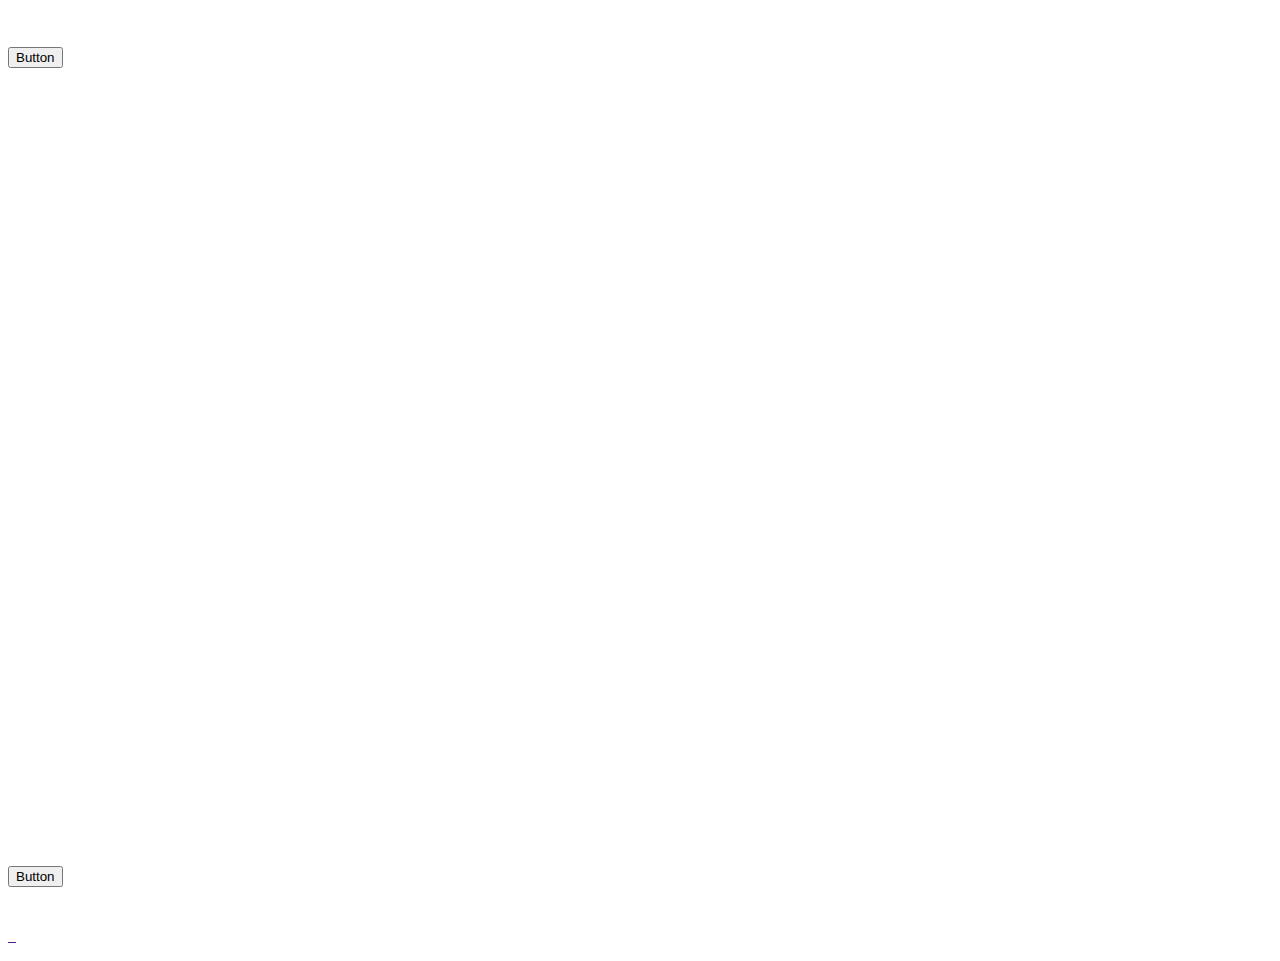
==== css_advanced/index.html @ 9257a7af "first commit" ====
<!DOCTYPE html>
<html lang="en">
  <head>
    <meta charset="UTF-8" />
    <meta name="viewport" content="width=device-width, initial-scale=1.0" />
    <title>Index</title>
  </head>
  <body>
    <header>
      <div>
        <a href="">
          <img src="" alt="" />
        </a>
      </div>
      <div>
        <a></a>
        <a></a>
        <a></a>
      </div>
    </header>
    <main>
      <section>
        <div>
          <h1></h1>
          <p></p>
          <button type="button">Button</button>
        </div>
        <div>
          <h2></h2>
          <div>
            <div>
              <img src="" alt="" />
              <h3></h3>
              <p></p>
            </div>
            <div>
              <img src="" alt="" />
              <h3></h3>
              <p></p>
            </div>
            <div>
              <img src="" alt="" />
              <h3></h3>
              <p></p>
            </div>
            <div>
              <img src="" alt="" />
              <h3></h3>
              <p></p>
            </div>
          </div>
        </div>
      </section>
      <section>
        <div>
          <img src="" alt="" />
          <div>
            <blockquote></blockquote>
            <p></p>
            <p></p>
          </div>
        </div>
      </section>
      <section>
        <h1></h1>
        <div>
          <div>
            <img src="" alt="" />
            <h2></h2>
            <p></p>
            <div>
              <img src="" alt="" />
              <h3></h3>
            </div>
            <div>
              <div>
                <img src="" alt="" />
                <img src="" alt="" />
                <img src="" alt="" />
                <img src="" alt="" />
                <img src="" alt="" />
              </div>
              <p></p>
            </div>
          </div>
          <div>
            <img src="" alt="" />
            <h2></h2>
            <p></p>
            <div>
              <img src="" alt="" />
              <h3></h3>
            </div>
            <div>
              <div>
                <img src="" alt="" />
                <img src="" alt="" />
                <img src="" alt="" />
                <img src="" alt="" />
                <img src="" alt="" />
              </div>
              <p></p>
            </div>
          </div>
          <div>
            <img src="" alt="" />
            <h2></h2>
            <p></p>
            <div>
              <img src="" alt="" />
              <h3></h3>
            </div>
            <div>
              <div>
                <img src="" alt="" />
                <img src="" alt="" />
                <img src="" alt="" />
                <img src="" alt="" />
                <img src="" alt="" />
              </div>
              <p></p>
            </div>
          </div>
          <div>
            <img src="" alt="" />
            <h2></h2>
            <p></p>
            <div>
              <img src="" alt="" />
              <h3></h3>
            </div>
            <div>
              <div>
                <img src="" alt="" />
                <img src="" alt="" />
                <img src="" alt="" />
                <img src="" alt="" />
                <img src="" alt="" />
              </div>
              <p></p>
            </div>
          </div>
        </div>
      </section>
      <section>
        <h1></h1>
        <div>
          <div>
            <img src="" alt="" />
            <h2></h2>
            <p></p>
          </div>
          <div>
            <img src="" alt="" />
            <h2></h2>
            <p></p>
          </div>
          <div>
            <img src="" alt="" />
            <h2></h2>
            <p></p>
          </div>
          <div>
            <img src="" alt="" />
            <h2></h2>
            <p></p>
          </div>
          <button type="button">Button</button>
        </div>
      </section>
      <section>
        <h1></h1>
        <div>
          <div>
            <div>
              <h2></h2>
              <p></p>
            </div>
            <div>
              <h2></h2>
              <p></p>
            </div>
          </div>
          <div>
            <div>
              <h2></h2>
              <p></p>
            </div>
            <div>
              <h2></h2>
              <p></p>
            </div>
          </div>
        </div>
      </section>
    </main>
    <footer>
      <div>
        <div>
          <img src="" alt="" />
          <div>
            <a href="">
              <img src="" alt="" />
            </a>
            <a href="">
              <img src="" alt="" />
            </a>
            <a href="">
              <img src="" alt="" />
            </a>
          </div>
        </div>
        <p></p>
      </div>
    </footer>
  </body>
</html>
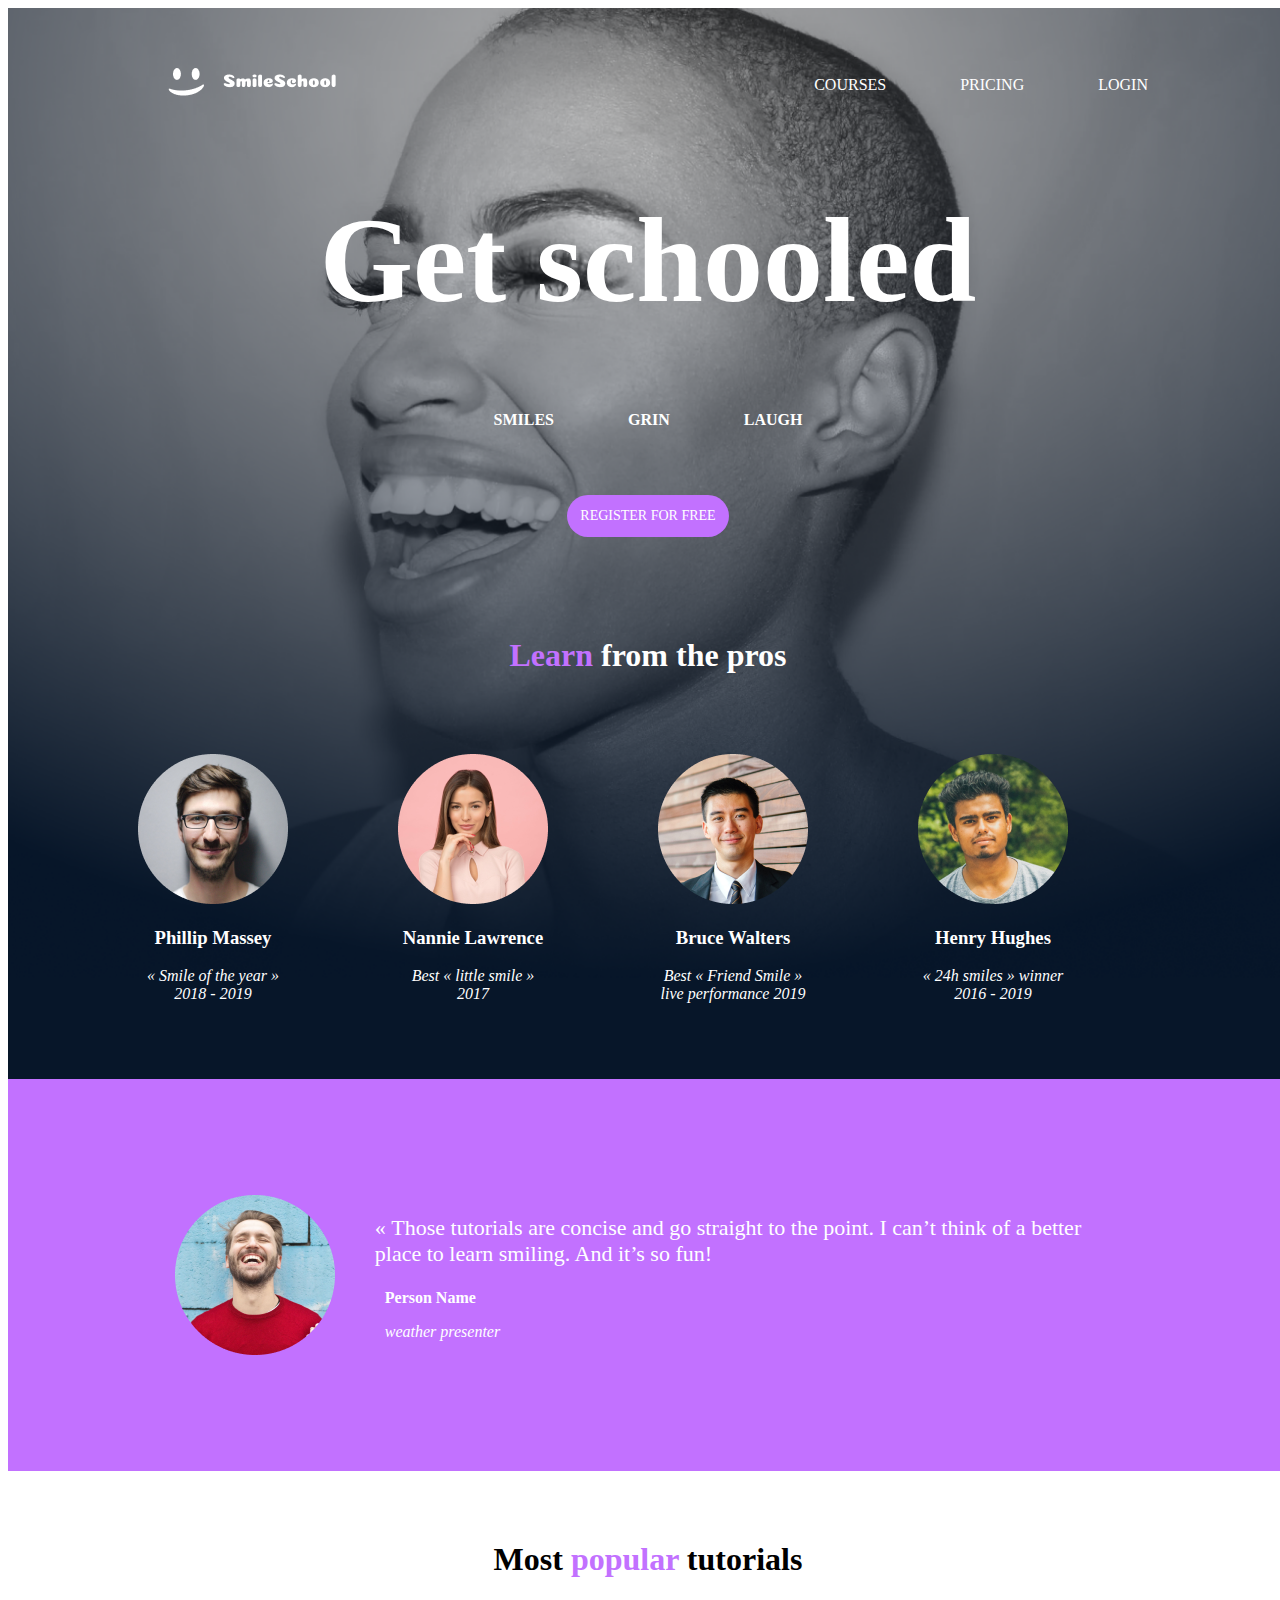
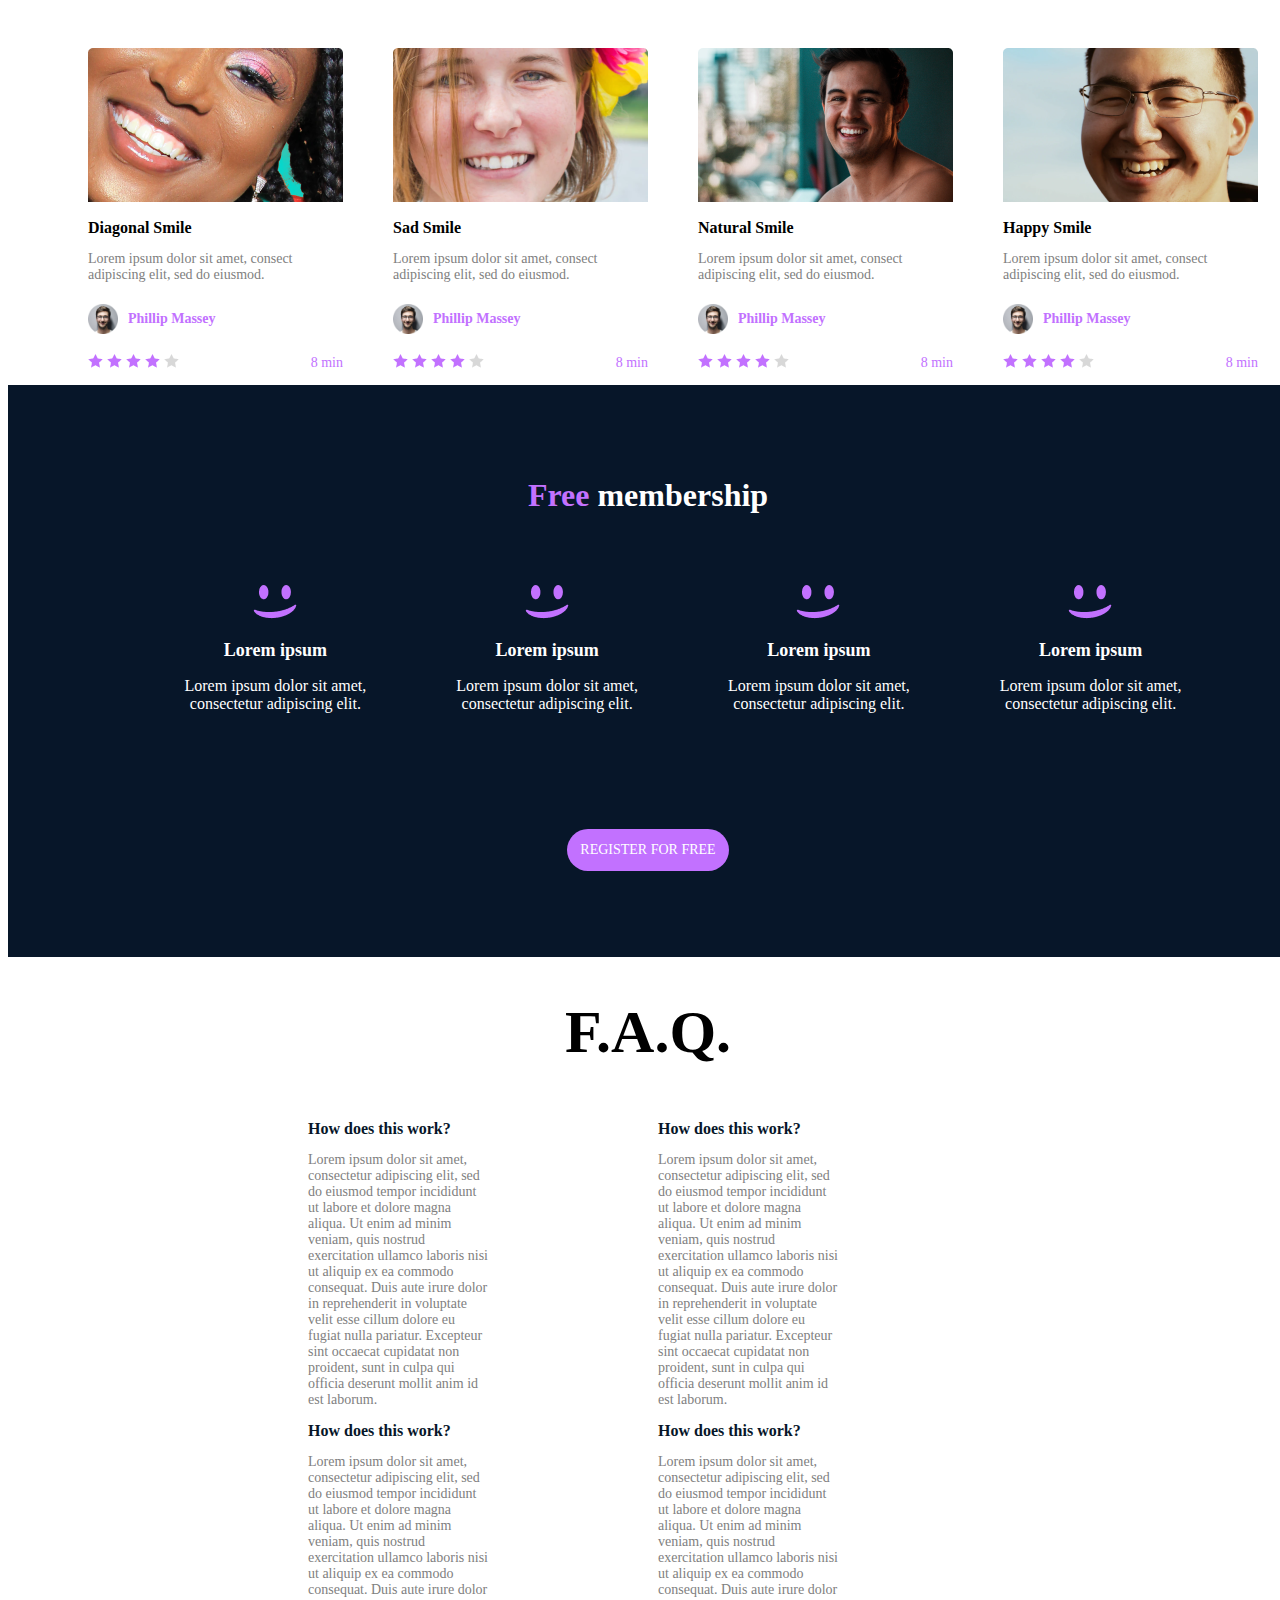
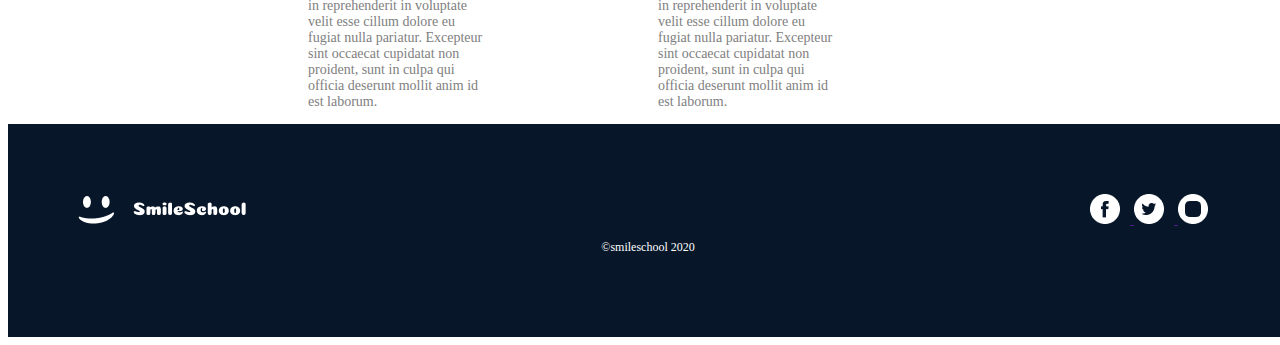
==== commit 7d23097e: "commit" ====
--- a/css_advanced/index.html
+++ b/css_advanced/index.html
@@ -3,214 +3,223 @@
   <head>
     <meta charset="UTF-8" />
     <meta name="viewport" content="width=device-width, initial-scale=1.0" />
+    <link rel="stylesheet" href="./styles.css" />
     <title>Index</title>
   </head>
   <body>
+    <div class="background-container">
     <header>
-      <div>
+      <div class="logo-header">
         <a href="">
-          <img src="" alt="" />
+          <img src="images/logo.png" alt="" />
         </a>
       </div>
-      <div>
-        <a></a>
-        <a></a>
-        <a></a>
+      <div class="nav-bar">
+        <a>COURSES</a>
+        <a>PRICING</a>
+        <a>LOGIN</a>
       </div>
     </header>
     <main>
-      <section>
-        <div>
-          <h1></h1>
-          <p></p>
-          <button type="button">Button</button>
-        </div>
-        <div>
-          <h2></h2>
-          <div>
-            <div>
-              <img src="" alt="" />
-              <h3></h3>
-              <p></p>
-            </div>
-            <div>
-              <img src="" alt="" />
-              <h3></h3>
-              <p></p>
-            </div>
-            <div>
-              <img src="" alt="" />
-              <h3></h3>
-              <p></p>
-            </div>
-            <div>
-              <img src="" alt="" />
-              <h3></h3>
-              <p></p>
-            </div>
-          </div>
-        </div>
-      </section>
-      <section>
-        <div>
-          <img src="" alt="" />
-          <div>
-            <blockquote></blockquote>
-            <p></p>
-            <p></p>
-          </div>
-        </div>
-      </section>
-      <section>
-        <h1></h1>
-        <div>
-          <div>
-            <img src="" alt="" />
-            <h2></h2>
-            <p></p>
-            <div>
-              <img src="" alt="" />
-              <h3></h3>
-            </div>
-            <div>
-              <div>
-                <img src="" alt="" />
-                <img src="" alt="" />
-                <img src="" alt="" />
-                <img src="" alt="" />
-                <img src="" alt="" />
-              </div>
-              <p></p>
-            </div>
-          </div>
-          <div>
-            <img src="" alt="" />
-            <h2></h2>
-            <p></p>
-            <div>
-              <img src="" alt="" />
-              <h3></h3>
-            </div>
-            <div>
-              <div>
-                <img src="" alt="" />
-                <img src="" alt="" />
-                <img src="" alt="" />
-                <img src="" alt="" />
-                <img src="" alt="" />
-              </div>
-              <p></p>
-            </div>
-          </div>
-          <div>
-            <img src="" alt="" />
-            <h2></h2>
-            <p></p>
-            <div>
-              <img src="" alt="" />
-              <h3></h3>
-            </div>
-            <div>
-              <div>
-                <img src="" alt="" />
-                <img src="" alt="" />
-                <img src="" alt="" />
-                <img src="" alt="" />
-                <img src="" alt="" />
-              </div>
-              <p></p>
-            </div>
-          </div>
-          <div>
-            <img src="" alt="" />
-            <h2></h2>
-            <p></p>
-            <div>
-              <img src="" alt="" />
-              <h3></h3>
-            </div>
-            <div>
-              <div>
-                <img src="" alt="" />
-                <img src="" alt="" />
-                <img src="" alt="" />
-                <img src="" alt="" />
-                <img src="" alt="" />
-              </div>
-              <p></p>
-            </div>
-          </div>
-        </div>
-      </section>
-      <section>
-        <h1></h1>
-        <div>
-          <div>
-            <img src="" alt="" />
-            <h2></h2>
-            <p></p>
-          </div>
-          <div>
-            <img src="" alt="" />
-            <h2></h2>
-            <p></p>
-          </div>
-          <div>
-            <img src="" alt="" />
-            <h2></h2>
-            <p></p>
-          </div>
-          <div>
-            <img src="" alt="" />
-            <h2></h2>
-            <p></p>
-          </div>
-          <button type="button">Button</button>
-        </div>
-      </section>
-      <section>
-        <h1></h1>
-        <div>
-          <div>
-            <div>
-              <h2></h2>
-              <p></p>
-            </div>
-            <div>
-              <h2></h2>
-              <p></p>
-            </div>
-          </div>
-          <div>
-            <div>
-              <h2></h2>
-              <p></p>
-            </div>
-            <div>
-              <h2></h2>
-              <p></p>
+      <section class="banner">
+        <div class="first-block">
+          <h1>Get schooled</h1>
+          <p>SMILES GRIN LAUGH</p>
+          <button type="button">REGISTER FOR FREE</button>
+        </div>
+        <div class="second-block">
+          <h2><span>Learn</span> from the pros</h2>
+          <div class="main-block">
+            <div class="image-block">
+              <img src="images/avatar.png" alt="" />
+              <h3>Phillip Massey</h3>
+              <p>« Smile of the year » <br>2018 - 2019</p>
+            </div>
+            <div class="image-block">
+              <img src="images/avatar (2).png" alt="" />
+              <h3>Nannie Lawrence</h3>
+              <p>Best « little smile » <br>2017</p>
+            </div>
+            <div class="image-block">
+              <img src="images/avatar (3).png" alt="" />
+              <h3>Bruce Walters</h3>
+              <p>Best « Friend Smile » <br>live performance 2019</p>
+            </div>
+            <div class="image-block">
+              <img src="images/avatar (4).png" alt="" />
+              <h3>Henry Hughes</h3>
+              <p>« 24h smiles » winner <br>2016 - 2019</p>
+            </div>
+          </div>
+        </div>
+      </section>
+    </div>
+      <section class="quote">
+        <div class="quote-content">
+          <img src="images/avatar (5).png" alt="" />
+          <div class="quote-block">
+            <blockquote>« Those tutorials are concise and go straight to the point. I can’t think of a better <br>place to learn smiling. And it’s so fun!</blockquote>
+            <p class="name">Person Name</p>
+            <p class="title">weather presenter</p>
+          </div>
+        </div>
+      </section>
+      <section class="video-list">
+        <h1>Most <span>popular</span> tutorials</h1>
+        <div class="videos-block">
+          <div class="video-block">
+            <img src="images/preview.png" alt="" />
+            <h2>Diagonal Smile</h2>
+            <p>Lorem ipsum dolor sit amet, consect<br> adipiscing elit, sed do eiusmod.</p>
+            <div class="comment-block">
+              <img src="images/avatar.png" alt="" />
+              <h3>Phillip Massey</h3>
+            </div>
+            <div class="rating">
+              <div class="stars">
+                <img src="images/Star_1.png" alt="" />
+                <img src="images/Star_1.png" alt="" />
+                <img src="images/Star_1.png" alt="" />
+                <img src="images/Star_1.png" alt="" />
+                <img src="images/Star_5.png" alt="" />
+              </div>
+              <p>8 min</p>
+            </div>
+          </div>
+          <div class="video-block">
+            <img src="images/preview (1).png" alt="" />
+            <h2>Sad Smile</h2>
+            <p>Lorem ipsum dolor sit amet, consect<br> adipiscing elit, sed do eiusmod.</p>
+            <div class="comment-block">
+              <img src="images/avatar.png" alt="" />
+              <h3>Phillip Massey</h3>
+            </div>
+            <div class="rating">
+              <div class="stars">
+                <img src="images/Star_1.png" alt="" />
+                <img src="images/Star_1.png" alt="" />
+                <img src="images/Star_1.png" alt="" />
+                <img src="images/Star_1.png" alt="" />
+                <img src="images/Star_5.png" alt="" />
+              </div>
+              <p>8 min</p>
+            </div>
+          </div>
+          <div class="video-block">
+            <img src="images/preview (2).png" alt="" />
+            <h2>Natural Smile</h2>
+            <p>Lorem ipsum dolor sit amet, consect<br> adipiscing elit, sed do eiusmod.</p>
+            <div class="comment-block">
+              <img src="images/avatar.png" alt="" />
+              <h3>Phillip Massey</h3>
+            </div>
+            <div class="rating">
+              <div class="stars">
+                <img src="images/Star_1.png" alt="" />
+                <img src="images/Star_1.png" alt="" />
+                <img src="images/Star_1.png" alt="" />
+                <img src="images/Star_1.png" alt="" />
+                <img src="images/Star_5.png" alt="" />
+              </div>
+              <p>8 min</p>
+            </div>
+          </div>
+          <div class="video-block">
+            <img src="images/preview (3).png" alt="" />
+            <h2>Happy Smile</h2>
+            <p>Lorem ipsum dolor sit amet, consect<br> adipiscing elit, sed do eiusmod.</p>
+            <div class="comment-block">
+              <img src="images/avatar.png" alt="" />
+              <h3>Phillip Massey</h3>
+            </div>
+            <div class="rating">
+              <div class="stars">
+                <img src="images/Star_1.png" alt="" />
+                <img src="images/Star_1.png" alt="" />
+                <img src="images/Star_1.png" alt="" />
+                <img src="images/Star_1.png" alt="" />
+                <img src="images/Star_5.png" alt="" />
+              </div>
+              <p>8 min</p>
+            </div>
+          </div>
+        </div>
+      </section>
+      <section class="free-membership">
+        <h1><span>Free</span> membership</h1>
+        <div class="memberships-block">
+        <div class="membership-container">
+          <div class="membership-block">
+            <img src="images/smile.png" alt="" />
+            <h2>Lorem ipsum</h2>
+            <p>Lorem ipsum dolor sit amet,<br> consectetur adipiscing elit.</p>
+          </div>
+          <div class="membership-block">
+            <img src="images/smile.png" alt="" />
+            <h2>Lorem ipsum</h2>
+            <p>Lorem ipsum dolor sit amet,<br> consectetur adipiscing elit.</p>
+          </div>
+          <div class="membership-block">
+            <img src="images/smile.png" alt="" />
+            <h2>Lorem ipsum</h2>
+            <p>Lorem ipsum dolor sit amet,<br> consectetur adipiscing elit.</p>
+          </div>
+          <div class="membership-block">
+            <img src="images/smile.png" alt="" />
+            <h2>Lorem ipsum</h2>
+            <p>Lorem ipsum dolor sit amet,<br> consectetur adipiscing elit.</p>
+          </div>
+        </div>
+          <div class="register-button">
+          <button type="button">REGISTER FOR FREE</button>
+        </div>
+        </div>
+      </section>
+      <section class="faq">
+        <h1>F.A.Q.</h1>
+        <div class="faq-container">
+          <div class="double-block">
+            <div class="faq-block">
+              <h2>How does this work?</h2>
+              <p>Lorem ipsum dolor sit amet, consectetur adipiscing elit, sed do eiusmod tempor incididunt ut labore et dolore magna aliqua. Ut enim ad minim veniam, quis nostrud exercitation ullamco laboris nisi ut aliquip ex ea commodo consequat. Duis aute irure dolor in reprehenderit in voluptate velit esse cillum dolore eu fugiat nulla pariatur. Excepteur sint occaecat cupidatat non proident, sunt in culpa qui officia deserunt mollit anim id est laborum.</p>
+            </div>
+            <div class="faq-block">
+                <h2>How does this work?</h2>
+                <p>Lorem ipsum dolor sit amet, consectetur adipiscing elit, sed do eiusmod tempor incididunt ut labore et dolore magna aliqua. Ut enim ad minim veniam, quis nostrud exercitation ullamco laboris nisi ut aliquip ex ea commodo consequat. Duis aute irure dolor in reprehenderit in voluptate velit esse cillum dolore eu fugiat nulla pariatur. Excepteur sint occaecat cupidatat non proident, sunt in culpa qui officia deserunt mollit anim id est laborum.</p>
+            </div>
+          </div>
+          <div class="double-block">
+            <div class="faq-block">
+                <h2>How does this work?</h2>
+                <p>Lorem ipsum dolor sit amet, consectetur adipiscing elit, sed do eiusmod tempor incididunt ut labore et dolore magna aliqua. Ut enim ad minim veniam, quis nostrud exercitation ullamco laboris nisi ut aliquip ex ea commodo consequat. Duis aute irure dolor in reprehenderit in voluptate velit esse cillum dolore eu fugiat nulla pariatur. Excepteur sint occaecat cupidatat non proident, sunt in culpa qui officia deserunt mollit anim id est laborum.</p>
+            </div>
+            <div class="faq-block">
+                <h2>How does this work?</h2>
+                <p>Lorem ipsum dolor sit amet, consectetur adipiscing elit, sed do eiusmod tempor incididunt ut labore et dolore magna aliqua. Ut enim ad minim veniam, quis nostrud exercitation ullamco laboris nisi ut aliquip ex ea commodo consequat. Duis aute irure dolor in reprehenderit in voluptate velit esse cillum dolore eu fugiat nulla pariatur. Excepteur sint occaecat cupidatat non proident, sunt in culpa qui officia deserunt mollit anim id est laborum.</p>
             </div>
           </div>
         </div>
       </section>
     </main>
     <footer>
-      <div>
-        <div>
-          <img src="" alt="" />
-          <div>
+      <div class="footer">
+        <div class="footer-first-block">
+            <div class="logo-and-social">
+          <img src="images/logo.png" alt="" />
+          <div class="social">
             <a href="">
-              <img src="" alt="" />
+              <img src="images/Combined Shape.png" alt="" />
             </a>
             <a href="">
-              <img src="" alt="" />
+              <img src="images/Combined Shape (1).png" alt="" />
             </a>
             <a href="">
-              <img src="" alt="" />
+              <img src="images/Combined Shape (2).png" alt="" />
             </a>
           </div>
         </div>
-        <p></p>
+        </div>
+        <p>©smileschool 2020</p>
       </div>
     </footer>
   </body>
--- a/css_advanced/styles.css
+++ b/css_advanced/styles.css
@@ -0,0 +1,306 @@
+body {
+  width: 100%;
+  height: 100%;
+}
+
+.background-container {
+  background-image: url("images/background.png");
+  background-size: cover;
+  background-position: center;
+  background-repeat: no-repeat;
+  padding: 50px;
+  color: white;
+}
+
+header {
+  color: white;
+  display: flex;
+  justify-content: space-between;
+  align-items: center;
+  padding: 10px;
+}
+
+.logo-header {
+  display: inline;
+  margin-left: 100px;
+}
+
+.nav-bar {
+  display: inline;
+  margin-right: 10px;
+}
+
+.nav-bar a {
+  margin-right: 70px;
+}
+
+.banner .first-block {
+  text-align: center;
+}
+
+.first-block h1 {
+  font-size: 120px;
+  font-weight: bold;
+}
+
+.first-block p {
+  font-size: 16px;
+  font-weight: bold;
+  word-spacing: 70px;
+}
+
+.first-block button {
+  background-color: #c271ff;
+  color: #ffffff;
+  width: 162px;
+  height: 42px;
+  border-radius: 40px;
+  border: #c271ff;
+  margin-top: 50px;
+  font-size: 14px;
+}
+
+.second-block {
+  display: flex;
+  justify-content: center;
+  align-items: center;
+  flex-direction: column;
+}
+
+.main-block {
+  display: flex;
+  justify-content: center;
+}
+
+.image-block {
+  display: inline-block;
+  margin: 10px;
+  text-align: center;
+  margin-right: 100px;
+}
+
+.second-block h2 {
+  font-size: 32px;
+  margin-top: 100px;
+  margin-bottom: 70px;
+}
+
+.second-block h2 span {
+  color: #c271ff;
+}
+
+.image-block p {
+  font-style: italic;
+}
+
+.quote {
+  display: flex;
+  justify-content: center;
+  align-items: center;
+  text-align: center;
+  height: 392px;
+  background-color: #c271ff;
+  color: #ffffff;
+}
+
+.quote-content {
+  display: flex;
+  flex-direction: row;
+  align-items: center;
+  justify-content: space-between;
+}
+
+.quote-block {
+  text-align: left;
+}
+
+.quote-block blockquote {
+  font-size: 22px;
+}
+
+.quote-block p {
+  margin-left: 50px;
+}
+
+.quote-block .name {
+  font-weight: bold;
+}
+
+.quote-block .title {
+  font-style: italic;
+}
+
+.video-list h1 {
+  text-align: center;
+  font-size: 32px;
+  margin-top: 70px;
+  margin-bottom: 70px;
+}
+
+.video-list h1 span {
+  color: #c271ff;
+}
+
+.videos-block {
+  display: flex;
+  justify-content: center;
+}
+
+.video-block {
+  margin-left: 50px;
+}
+
+.video-block h2 {
+  /* text-align: center; */
+  font-size: 16px;
+  font-weight: bold;
+}
+
+.video-block p {
+  font-size: 14px;
+  color: gray;
+}
+
+.comment-block {
+  display: flex;
+  align-items: center;
+  gap: 10px;
+}
+
+.comment-block img {
+  width: 30px;
+  height: 30px;
+}
+
+.comment-block h3 {
+  font-size: 14px;
+  color: #c271ff;
+}
+
+.rating {
+  display: flex;
+  align-items: center;
+  justify-content: space-between;
+}
+
+.rating p {
+  color: #c271ff;
+}
+
+.free-membership {
+  background-color: #071629;
+  padding-top: 70px;
+  height: 502px;
+}
+
+.free-membership h1 {
+  text-align: center;
+  font-size: 32px;
+  color: #ffffff;
+}
+
+.free-membership h1 span {
+  color: #c271ff;
+}
+
+.memberships-block {
+  text-align: center;
+}
+
+.membership-container {
+  display: flex;
+  flex-wrap: wrap;
+  justify-content: center;
+  gap: 20px;
+}
+
+.membership-block {
+  text-align: center;
+  margin-left: 70px;
+  margin-top: 50px;
+  margin-bottom: 50px;
+}
+
+.register-button {
+  text-align: center;
+}
+
+.membership-block h2 {
+  font-size: 18px;
+  color: #ffffff;
+}
+
+.membership-block p {
+  font-size: 14;
+  color: #ffffff;
+}
+
+.register-button button {
+  background-color: #c271ff;
+  color: #ffffff;
+  width: 162px;
+  height: 42px;
+  border-radius: 40px;
+  border: #c271ff;
+  margin-top: 50px;
+  font-size: 14px;
+}
+
+.faq h1 {
+  text-align: center;
+  font-size: 60px;
+}
+
+.faq-container {
+  display: flex;
+  flex-wrap: nowrap;
+  justify-content: center;
+  gap: 20px;
+  align-items: center;
+  flex-direction: row;
+  padding-right: 300px;
+  padding-left: 300px;
+}
+
+.double-block {
+  margin-right: 150px;
+}
+
+.faq-block h2 {
+  color: #071629;
+  font-size: 16px;
+}
+
+.faq-block p {
+  color: gray;
+  font-size: 14px;
+}
+
+footer {
+  background-color: #071629;
+}
+
+.footer {
+  text-align: center;
+  padding: 70px;
+}
+
+.logo-and-social {
+  display: flex;
+  align-items: center;
+  justify-content: center;
+  justify-content: space-between;
+}
+
+.logo-and-social img {
+  margin-right: 10px;
+}
+
+footer p {
+  color: #ffffff;
+  font-size: 12px;
+}
+
+* {
+  font-family: "Source Sans Pro" !important;
+}
